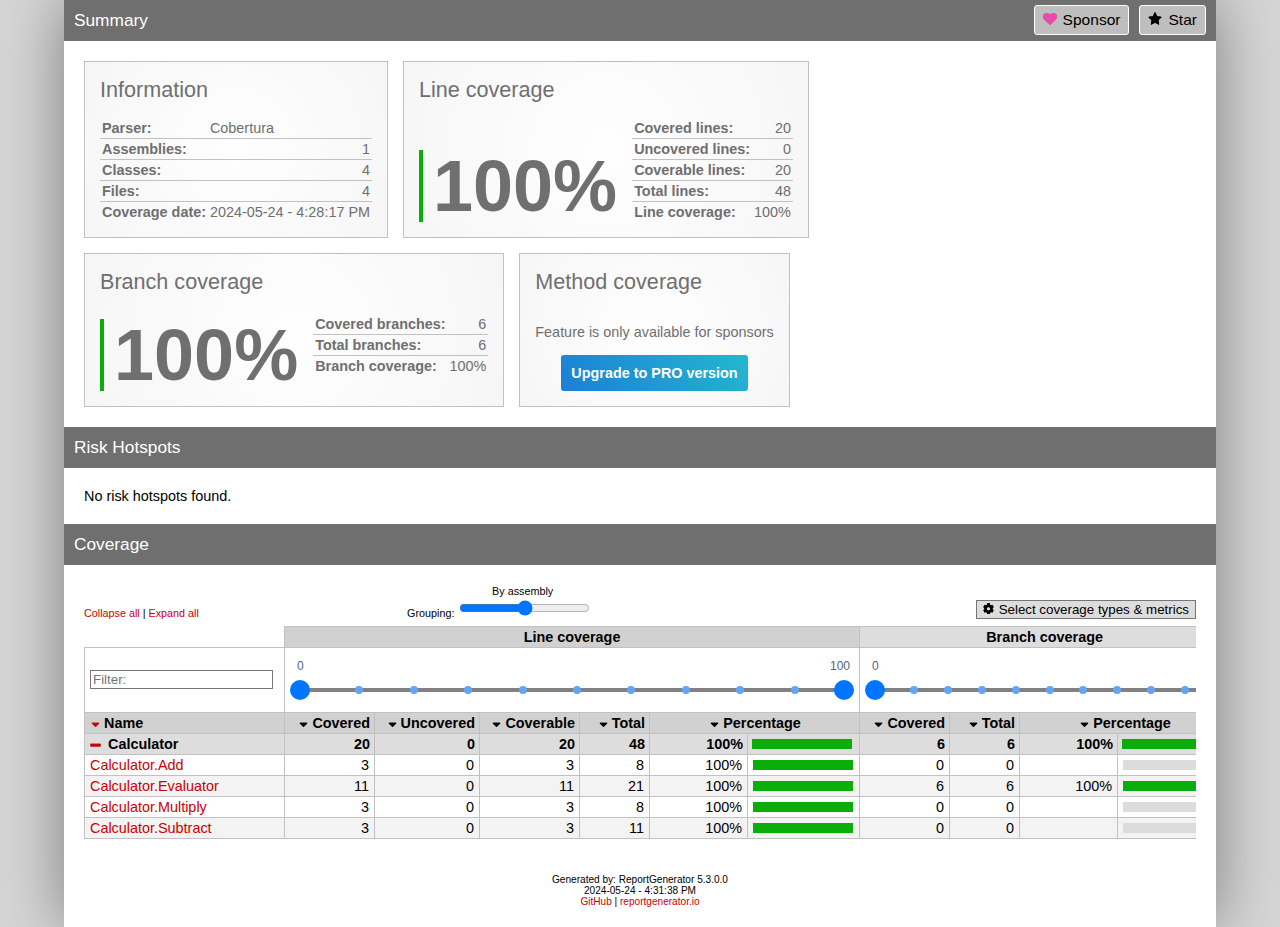
==== reports/index.htm @ 85cdfba3 "Unit test exercise" ====
<!DOCTYPE html>
<html>
<head>
<meta charset="utf-8" />
<meta name="viewport" content="width=device-width, initial-scale=1.0" />
<meta http-equiv="X-UA-Compatible" content="IE=EDGE,chrome=1" />
<link href="[data-uri]" rel="icon" type="image/x-icon" />
<title>Summary - Coverage Report</title>
<link rel="stylesheet" type="text/css" href="report.css" />
</head><body><div class="container"><div class="containerleft">
<h1>Summary<a class="button" href="https://github.com/danielpalme/ReportGenerator" title="Star on GitHub"><i class="icon-star"></i>Star</a><a class="button" href="https://github.com/sponsors/danielpalme" title="Become a sponsor"><i class="icon-sponsor"></i>Sponsor</a></h1>
<div class="card-group">
<div class="card">
<div class="card-header">Information</div>
<div class="card-body">
<div class="table">
<table>
<tr>
<th>Parser:</th>
<td class="limit-width " title="Cobertura">Cobertura</td>
</tr>
<tr>
<th>Assemblies:</th>
<td class="limit-width right" title="1">1</td>
</tr>
<tr>
<th>Classes:</th>
<td class="limit-width right" title="4">4</td>
</tr>
<tr>
<th>Files:</th>
<td class="limit-width right" title="4">4</td>
</tr>
<tr>
<th>Coverage date:</th>
<td class="limit-width " title="2024-05-24 - 4:28:17 PM">2024-05-24 - 4:28:17 PM</td>
</tr>
</table>
</div>
</div>
</div>
<div class="card">
<div class="card-header">Line coverage</div>
<div class="card-body">
<div class="large cardpercentagebar cardpercentagebar0">100%</div>
<div class="table">
<table>
<tr>
<th>Covered lines:</th>
<td class="limit-width right" title="20">20</td>
</tr>
<tr>
<th>Uncovered lines:</th>
<td class="limit-width right" title="0">0</td>
</tr>
<tr>
<th>Coverable lines:</th>
<td class="limit-width right" title="20">20</td>
</tr>
<tr>
<th>Total lines:</th>
<td class="limit-width right" title="48">48</td>
</tr>
<tr>
<th>Line coverage:</th>
<td class="limit-width right" title="20 of 20">100%</td>
</tr>
</table>
</div>
</div>
</div>
<div class="card">
<div class="card-header">Branch coverage</div>
<div class="card-body">
<div class="large cardpercentagebar cardpercentagebar0">100%</div>
<div class="table">
<table>
<tr>
<th>Covered branches:</th>
<td class="limit-width right" title="6">6</td>
</tr>
<tr>
<th>Total branches:</th>
<td class="limit-width right" title="6">6</td>
</tr>
<tr>
<th>Branch coverage:</th>
<td class="limit-width right" title="6 of 6">100%</td>
</tr>
</table>
</div>
</div>
</div>
<div class="card">
<div class="card-header">Method coverage</div>
<div class="card-body">
<div class="center">
<p>Feature is only available for sponsors</p>
<a class="pro-button" href="https://reportgenerator.io/pro" target="_blank">Upgrade to PRO version</a>
</div>
</div>
</div>
</div>
<h1>Risk Hotspots</h1>
<risk-hotspots>
</risk-hotspots>
<p>No risk hotspots found.</p>
<h1>Coverage</h1>
<coverage-info>
<div class="table-responsive">
<table class="overview table-fixed stripped">
<colgroup>
<col class="column-min-200" />
<col class="column90" />
<col class="column105" />
<col class="column100" />
<col class="column70" />
<col class="column60" />
<col class="column112" />
<col class="column90" />
<col class="column70" />
<col class="column60" />
<col class="column112" />
</colgroup>
<thead>
<tr class="header"><th></th><th colspan="6" class="center">Line coverage</th><th colspan="4" class="center">Branch coverage</th></tr>
<tr><th>Name</th><th class="right">Covered</th><th class="right">Uncovered</th><th class="right">Coverable</th><th class="right">Total</th><th class="center" colspan="2">Percentage</th><th class="right">Covered</th><th class="right">Total</th><th class="center" colspan="2">Percentage</th></tr></thead>
<tbody>
<tr><th>Calculator</th><th class="right">20</th><th class="right">0</th><th class="right">20</th><th class="right">48</th><th title="20/20" class="right">100%</th><th><table class="coverage"><tr><td class="green covered100">&nbsp;</td></tr></table></th><th class="right">6</th><th class="right">6</th><th class="right" title="6/6">100%</th><th><table class="coverage"><tr><td class="green covered100">&nbsp;</td></tr></table></th></tr>
<tr><td><a href="Calculator_Add.html">Calculator.Add</a></td><td class="right">3</td><td class="right">0</td><td class="right">3</td><td class="right">8</td><td title="3/3" class="right">100%</td><td><table class="coverage"><tr><td class="green covered100">&nbsp;</td></tr></table></td><td class="right">0</td><td class="right">0</td><td class="right" title="-"></td><td><table class="coverage"><tr><td class="gray covered100">&nbsp;</td></tr></table></td></tr>
<tr><td><a href="Calculator_Evaluator.html">Calculator.Evaluator</a></td><td class="right">11</td><td class="right">0</td><td class="right">11</td><td class="right">21</td><td title="11/11" class="right">100%</td><td><table class="coverage"><tr><td class="green covered100">&nbsp;</td></tr></table></td><td class="right">6</td><td class="right">6</td><td class="right" title="6/6">100%</td><td><table class="coverage"><tr><td class="green covered100">&nbsp;</td></tr></table></td></tr>
<tr><td><a href="Calculator_Multiply.html">Calculator.Multiply</a></td><td class="right">3</td><td class="right">0</td><td class="right">3</td><td class="right">8</td><td title="3/3" class="right">100%</td><td><table class="coverage"><tr><td class="green covered100">&nbsp;</td></tr></table></td><td class="right">0</td><td class="right">0</td><td class="right" title="-"></td><td><table class="coverage"><tr><td class="gray covered100">&nbsp;</td></tr></table></td></tr>
<tr><td><a href="Calculator_Subtract.html">Calculator.Subtract</a></td><td class="right">3</td><td class="right">0</td><td class="right">3</td><td class="right">11</td><td title="3/3" class="right">100%</td><td><table class="coverage"><tr><td class="green covered100">&nbsp;</td></tr></table></td><td class="right">0</td><td class="right">0</td><td class="right" title="-"></td><td><table class="coverage"><tr><td class="gray covered100">&nbsp;</td></tr></table></td></tr>
</tbody>
</table>
</div>
</coverage-info>
<div class="footer">Generated by: ReportGenerator 5.3.0.0<br />2024-05-24 - 4:31:38 PM<br /><a href="https://github.com/danielpalme/ReportGenerator">GitHub</a> | <a href="https://reportgenerator.io">reportgenerator.io</a></div></div></div>
<script type="text/javascript">
/* <![CDATA[ */
(function() {
    var url = window.location.href;
    var startOfQueryString = url.indexOf('?');
    var queryString = startOfQueryString > -1 ? url.substr(startOfQueryString) : '';

    if (startOfQueryString > -1) {
        var i = 0, href= null;
        var css = document.getElementsByTagName('link');

        for (i = 0; i < css.length; i++) {
            if (css[i].getAttribute('rel') !== 'stylesheet') {
            continue;
            }

            href = css[i].getAttribute('href');

            if (href) {
            css[i].setAttribute('href', href + queryString);
            }
        }

        var links = document.getElementsByTagName('a');

        for (i = 0; i < links.length; i++) {
            href = links[i].getAttribute('href');

            if (href
                && !href.startsWith('http://')
                && !href.startsWith('https://')
                && !href.startsWith('#')
                && href.indexOf('?') === -1) {
            links[i].setAttribute('href', href + queryString);
            }
        }
    }

    var newScript = document.createElement('script');
    newScript.src = 'main.js' + queryString;
    document.getElementsByTagName('body')[0].appendChild(newScript);
})();
/* ]]> */ 
</script>
</body></html>
---- reports/report.css ----
:root {
    --green: #0aad0a;
    --lightgreen: #dcf4dc;
}

html { font-family: sans-serif; margin: 0; padding: 0; font-size: 0.9em; background-color: #d6d6d6; height: 100%; }
body { margin: 0; padding: 0; height: 100%; color: #000; }
h1 { font-family: 'Century Gothic', sans-serif; font-size: 1.2em; font-weight: normal; color: #fff; background-color: #6f6f6f; padding: 10px; margin: 20px -20px 20px -20px;  }
h1:first-of-type { margin-top: 0; }
h2 { font-size: 1.0em; font-weight: bold; margin: 10px 0 15px 0; padding: 0; }
h3 { font-size: 1.0em; font-weight: bold; margin: 0 0 10px 0; padding: 0; display: inline-block; }
input, select, button { border: 1px solid #767676; border-radius: 0; }
button { background-color: #ddd; cursor: pointer; }
a { color: #c00; text-decoration: none; }
a:hover { color: #000; text-decoration: none; }
h1 a.back { color: #fff; background-color: #949494; display: inline-block; margin: -12px 5px -10px -10px; padding: 10px; border-right: 1px solid #fff; }
h1 a.back:hover { background-color: #ccc; }
h1 a.button { color: #000; background-color: #bebebe; margin: -5px 0 0 10px; padding: 5px 8px 5px 8px; border: 1px solid #fff; font-size: 0.9em; border-radius: 3px; float:right; }
h1 a.button:hover { background-color: #ccc; }
h1 a.button i { position: relative; top: 1px; }

.container { margin: auto; max-width: 1650px; width: 90%; background-color: #fff; display: flex; box-shadow: 0 0 60px #7d7d7d; min-height: 100%; }
.containerleft { padding: 0 20px 20px 20px; flex: 1; min-width: 1%; }
.containerright { width: 340px; min-width: 340px; background-color: #e5e5e5; height: 100%; }
.containerrightfixed { position: fixed; padding: 0 20px 20px 20px; border-left: 1px solid #6f6f6f; width: 300px; overflow-y: auto; height: 100%; top: 0; bottom: 0; }
.containerrightfixed h1 { background-color: #c00; }
.containerrightfixed label, .containerright a { white-space: nowrap; overflow: hidden; display: inline-block; width: 100%; max-width: 300px; text-overflow: ellipsis; }
.containerright a { margin-bottom: 3px; }

@media screen and (max-width:1200px){ 
    .container { box-shadow: none; width: 100%; }
    .containerright { display: none; }
}

.popup-container { position: fixed; left: 0; right: 0; top: 0; bottom: 0; background-color: rgb(0, 0, 0, 0.6); z-index: 100; }
.popup { position: absolute; top: 50%; right: 50%; transform: translate(50%,-50%); background-color: #fff; padding: 25px; border-radius: 15px; min-width: 300px; }
.popup .close { text-align: right; color: #979797; font-size: 25px;position: relative; left: 10px; bottom: 10px; cursor: pointer; }

.footer { font-size: 0.7em; text-align: center; margin-top: 35px; }

.card-group { display: flex; flex-wrap: wrap; margin-top: -15px; margin-left: -15px; }
.card-group + .card-group { margin-top: 0; }
.card-group .card { margin-top: 15px; margin-left: 15px; display: flex; flex-direction: column; background-color: #e4e4e4; background: radial-gradient(circle, #fefefe 0%, #f6f6f6 100%); border: 1px solid #c1c1c1; padding: 15px; color: #6f6f6f; max-width: 100% }
.card-group .card .card-header { font-size: 1.5rem; font-family: 'Century Gothic', sans-serif; margin-bottom: 15px; flex-grow: 1; }
.card-group .card .card-body { display: flex; flex-direction: row; gap: 15px; flex-grow: 1; }
.card-group .card .card-body div.table { display: flex; flex-direction: column; }
.card-group .card .large { font-size: 5rem; line-height: 5rem; font-weight: bold; align-self: flex-end; border-left-width: 4px; padding-left: 10px; }
.card-group .card table { align-self: flex-end; border-collapse: collapse; }
.card-group .card table tr { border-bottom: 1px solid #c1c1c1; }
.card-group .card table tr:hover { background-color: #c1c1c1; }
.card-group .card table tr:last-child { border-bottom: none; }
.card-group .card table th, .card-group .card table td { padding: 2px; }
.card-group td.limit-width { max-width: 200px; text-overflow: ellipsis; overflow: hidden; }
.card-group td.overflow-wrap { overflow-wrap: anywhere; }

.pro-button { color: #fff; background-color: #20A0D2; background-image: linear-gradient(50deg, #1c7ed6 0%, #23b8cf 100%); padding: 10px; border-radius: 3px; font-weight: bold; display: inline-block; }
.pro-button:hover { color: #fff; background-color: #1C8EB7; background-image: linear-gradient(50deg, #1A6FBA 0%, #1EA1B5 100%); }
.pro-button-tiny { border-radius: 10px; padding: 3px 8px; }

th { text-align: left; }
.table-fixed { table-layout: fixed; }
.table-responsive { overflow-x: auto; }
.table-responsive::-webkit-scrollbar { height: 20px; }
.table-responsive::-webkit-scrollbar-thumb { background-color: #6f6f6f; border-radius: 20px; border: 5px solid #fff; }
.overview { border: 1px solid #c1c1c1; border-collapse: collapse; width: 100%; word-wrap: break-word; }
.overview th { border: 1px solid #c1c1c1; border-collapse: collapse; padding: 2px 4px 2px 4px; background-color: #ddd; }
.overview tr.namespace th { background-color: #dcdcdc; }
.overview thead th { background-color: #d1d1d1; }
.overview th a { color: #000; }
.overview tr.namespace a { margin-left: 15px; display: block; }
.overview td { border: 1px solid #c1c1c1; border-collapse: collapse; padding: 2px 5px 2px 5px; }
.overview tr.filterbar td { height: 60px; }
.overview tr.header th { background-color: #d1d1d1; }
.overview tr.header th:nth-child(2n+1) { background-color: #ddd; }
.overview tr.header th:first-child { border-left: 1px solid #fff; border-top: 1px solid #fff; background-color: #fff; }
.overview tbody tr:hover>td { background-color: #b0b0b0; }

div.currenthistory { margin: -2px -5px 0 -5px; padding: 2px 5px 2px 5px; height: 16px; }
.coverage { border-collapse: collapse; font-size: 5px; height: 10px; }
.coverage td { padding: 0; border: none; }
.stripped tr:nth-child(2n+1) { background-color: #F3F3F3; }

.customizebox { font-size: 0.75em; margin-bottom: 7px; display: grid; grid-template-columns: 1fr; grid-template-rows: auto auto auto auto; grid-column-gap: 10px; grid-row-gap: 10px; }
.customizebox>div { align-self: end; }
.customizebox div.col-right input { width: 150px; }

@media screen and (min-width: 1000px) {
  .customizebox { grid-template-columns: repeat(4, 1fr); grid-template-rows: 1fr; }
  .customizebox div.col-center { justify-self: center; }
  .customizebox div.col-right { justify-self: end; }
}
.slider-label { position: relative; left: 85px; }

.percentagebar {
    padding-left: 3px;
}
a.percentagebar {
    padding-left: 6px;
}
.percentagebarundefined {
    border-left: 2px solid #fff;
}
.percentagebar0 {
    border-left: 2px solid #c10909;
}
.percentagebar10 {
    border-left: 2px solid;
    border-image: linear-gradient(to bottom, #c10909 90%, var(--green) 90%, var(--green) 100%) 1;
}
.percentagebar20 {
    border-left: 2px solid;
    border-image: linear-gradient(to bottom, #c10909 80%, var(--green) 80%, var(--green) 100%) 1;
}
.percentagebar30 {
    border-left: 2px solid;
    border-image: linear-gradient(to bottom, #c10909 70%, var(--green) 70%, var(--green) 100%) 1;
}
.percentagebar40 {
    border-left: 2px solid;
    border-image: linear-gradient(to bottom, #c10909 60%, var(--green) 60%, var(--green) 100%) 1;
}
.percentagebar50 {
    border-left: 2px solid;
    border-image: linear-gradient(to bottom, #c10909 50%, var(--green) 50%, var(--green) 100%) 1;
}
.percentagebar60 {
    border-left: 2px solid;
    border-image: linear-gradient(to bottom, #c10909 40%, var(--green) 40%, var(--green) 100%) 1;
}
.percentagebar70 {
    border-left: 2px solid;
    border-image: linear-gradient(to bottom, #c10909 30%, var(--green) 30%, var(--green) 100%) 1;
}
.percentagebar80 {
    border-left: 2px solid;
    border-image: linear-gradient(to bottom, #c10909 20%, var(--green) 20%, var(--green) 100%) 1;
}
.percentagebar90 {
    border-left: 2px solid;
    border-image: linear-gradient(to bottom, #c10909 10%, var(--green) 10%, var(--green) 100%) 1;
}
.percentagebar100 {
    border-left: 2px solid var(--green);
}

.mt-1 { margin-top: 4px; }
.hidden, .ng-hide { display: none; }
.right { text-align: right; }
.center { text-align: center; }
.rightmargin  { padding-right: 8px; }
.leftmargin { padding-left: 5px; }
.green { background-color: var(--green); }
.lightgreen { background-color: var(--lightgreen); }
.red { background-color: #c10909; }
.lightred { background-color: #f7dede; }
.orange { background-color: #FFA500; }
.lightorange { background-color: #FFEFD5; }
.gray { background-color: #dcdcdc; }
.lightgray { color: #888888; }
.lightgraybg { background-color: #dadada; }

code { font-family: Consolas, monospace; font-size: 0.9em; }

.toggleZoom { text-align:right; }

.historychart svg { max-width: 100%; }
.ct-chart { position: relative; }
.ct-chart .ct-line { stroke-width: 2px !important; }
.ct-chart .ct-point { stroke-width: 6px !important; transition: stroke-width .2s; }
.ct-chart .ct-point:hover { stroke-width: 10px !important; }
.ct-chart .ct-series.ct-series-a .ct-line, .ct-chart .ct-series.ct-series-a .ct-point { stroke: #c00 !important;}
.ct-chart .ct-series.ct-series-b .ct-line, .ct-chart .ct-series.ct-series-b .ct-point { stroke: #1c2298 !important;}
.ct-chart .ct-series.ct-series-c .ct-line, .ct-chart .ct-series.ct-series-c .ct-point { stroke: #0aad0a !important;}

.tinylinecoveragechart, .tinybranchcoveragechart, .tinymethodcoveragechart { background-color: #fff; margin-left: -3px; float: left; border: 1px solid #c1c1c1; width: 30px; height: 18px; }
.historiccoverageoffset { margin-top: 7px; }

.tinylinecoveragechart .ct-line, .tinybranchcoveragechart .ct-line, .tinymethodcoveragechart .ct-line { stroke-width: 1px !important; }
.tinybranchcoveragechart .ct-series.ct-series-a .ct-line { stroke: #1c2298 !important; }
.tinymethodcoveragechart .ct-series.ct-series-a .ct-line { stroke: #0aad0a !important; }

.linecoverage { background-color: #c00; width: 10px; height: 8px; border: 1px solid #000; display: inline-block; }
.branchcoverage { background-color: #1c2298; width: 10px; height: 8px; border: 1px solid #000; display: inline-block; }
.codeelementcoverage { background-color: #0aad0a; width: 10px; height: 8px; border: 1px solid #000; display: inline-block; }

.tooltip { position: absolute; display: none; padding: 5px; background: #F4C63D; color: #453D3F; pointer-events: none; z-index: 1; min-width: 250px; }

.column-min-200 { min-width: 200px; }
.column60 { width: 60px; }
.column70 { width: 70px; }
.column90 { width: 90px; }
.column98 { width: 98px; }
.column100 { width: 100px; }
.column105 { width: 105px; }
.column112 { width: 112px; }

.cardpercentagebar { border-left-style: solid; }
.cardpercentagebar0 { border-image: linear-gradient(to bottom, #c10909 0%, #c10909 0%, var(--green) 0%) 1; }
.cardpercentagebar1 { border-image: linear-gradient(to bottom, #c10909 1%, #c10909 1%, var(--green) 1%) 1; }
.cardpercentagebar2 { border-image: linear-gradient(to bottom, #c10909 2%, #c10909 2%, var(--green) 2%) 1; }
.cardpercentagebar3 { border-image: linear-gradient(to bottom, #c10909 3%, #c10909 3%, var(--green) 3%) 1; }
.cardpercentagebar4 { border-image: linear-gradient(to bottom, #c10909 4%, #c10909 4%, var(--green) 4%) 1; }
.cardpercentagebar5 { border-image: linear-gradient(to bottom, #c10909 5%, #c10909 5%, var(--green) 5%) 1; }
.cardpercentagebar6 { border-image: linear-gradient(to bottom, #c10909 6%, #c10909 6%, var(--green) 6%) 1; }
.cardpercentagebar7 { border-image: linear-gradient(to bottom, #c10909 7%, #c10909 7%, var(--green) 7%) 1; }
.cardpercentagebar8 { border-image: linear-gradient(to bottom, #c10909 8%, #c10909 8%, var(--green) 8%) 1; }
.cardpercentagebar9 { border-image: linear-gradient(to bottom, #c10909 9%, #c10909 9%, var(--green) 9%) 1; }
.cardpercentagebar10 { border-image: linear-gradient(to bottom, #c10909 0%, #c10909 10%, var(--green) 10%) 1; }
.cardpercentagebar11 { border-image: linear-gradient(to bottom, #c10909 0%, #c10909 11%, var(--green) 11%) 1; }
.cardpercentagebar12 { border-image: linear-gradient(to bottom, #c10909 0%, #c10909 12%, var(--green) 12%) 1; }
.cardpercentagebar13 { border-image: linear-gradient(to bottom, #c10909 0%, #c10909 13%, var(--green) 13%) 1; }
.cardpercentagebar14 { border-image: linear-gradient(to bottom, #c10909 0%, #c10909 14%, var(--green) 14%) 1; }
.cardpercentagebar15 { border-image: linear-gradient(to bottom, #c10909 0%, #c10909 15%, var(--green) 15%) 1; }
.cardpercentagebar16 { border-image: linear-gradient(to bottom, #c10909 0%, #c10909 16%, var(--green) 16%) 1; }
.cardpercentagebar17 { border-image: linear-gradient(to bottom, #c10909 0%, #c10909 17%, var(--green) 17%) 1; }
.cardpercentagebar18 { border-image: linear-gradient(to bottom, #c10909 0%, #c10909 18%, var(--green) 18%) 1; }
.cardpercentagebar19 { border-image: linear-gradient(to bottom, #c10909 0%, #c10909 19%, var(--green) 19%) 1; }
.cardpercentagebar20 { border-image: linear-gradient(to bottom, #c10909 0%, #c10909 20%, var(--green) 20%) 1; }
.cardpercentagebar21 { border-image: linear-gradient(to bottom, #c10909 0%, #c10909 21%, var(--green) 21%) 1; }
.cardpercentagebar22 { border-image: linear-gradient(to bottom, #c10909 0%, #c10909 22%, var(--green) 22%) 1; }
.cardpercentagebar23 { border-image: linear-gradient(to bottom, #c10909 0%, #c10909 23%, var(--green) 23%) 1; }
.cardpercentagebar24 { border-image: linear-gradient(to bottom, #c10909 0%, #c10909 24%, var(--green) 24%) 1; }
.cardpercentagebar25 { border-image: linear-gradient(to bottom, #c10909 0%, #c10909 25%, var(--green) 25%) 1; }
.cardpercentagebar26 { border-image: linear-gradient(to bottom, #c10909 0%, #c10909 26%, var(--green) 26%) 1; }
.cardpercentagebar27 { border-image: linear-gradient(to bottom, #c10909 0%, #c10909 27%, var(--green) 27%) 1; }
.cardpercentagebar28 { border-image: linear-gradient(to bottom, #c10909 0%, #c10909 28%, var(--green) 28%) 1; }
.cardpercentagebar29 { border-image: linear-gradient(to bottom, #c10909 0%, #c10909 29%, var(--green) 29%) 1; }
.cardpercentagebar30 { border-image: linear-gradient(to bottom, #c10909 0%, #c10909 30%, var(--green) 30%) 1; }
.cardpercentagebar31 { border-image: linear-gradient(to bottom, #c10909 0%, #c10909 31%, var(--green) 31%) 1; }
.cardpercentagebar32 { border-image: linear-gradient(to bottom, #c10909 0%, #c10909 32%, var(--green) 32%) 1; }
.cardpercentagebar33 { border-image: linear-gradient(to bottom, #c10909 0%, #c10909 33%, var(--green) 33%) 1; }
.cardpercentagebar34 { border-image: linear-gradient(to bottom, #c10909 0%, #c10909 34%, var(--green) 34%) 1; }
.cardpercentagebar35 { border-image: linear-gradient(to bottom, #c10909 0%, #c10909 35%, var(--green) 35%) 1; }
.cardpercentagebar36 { border-image: linear-gradient(to bottom, #c10909 0%, #c10909 36%, var(--green) 36%) 1; }
.cardpercentagebar37 { border-image: linear-gradient(to bottom, #c10909 0%, #c10909 37%, var(--green) 37%) 1; }
.cardpercentagebar38 { border-image: linear-gradient(to bottom, #c10909 0%, #c10909 38%, var(--green) 38%) 1; }
.cardpercentagebar39 { border-image: linear-gradient(to bottom, #c10909 0%, #c10909 39%, var(--green) 39%) 1; }
.cardpercentagebar40 { border-image: linear-gradient(to bottom, #c10909 0%, #c10909 40%, var(--green) 40%) 1; }
.cardpercentagebar41 { border-image: linear-gradient(to bottom, #c10909 0%, #c10909 41%, var(--green) 41%) 1; }
.cardpercentagebar42 { border-image: linear-gradient(to bottom, #c10909 0%, #c10909 42%, var(--green) 42%) 1; }
.cardpercentagebar43 { border-image: linear-gradient(to bottom, #c10909 0%, #c10909 43%, var(--green) 43%) 1; }
.cardpercentagebar44 { border-image: linear-gradient(to bottom, #c10909 0%, #c10909 44%, var(--green) 44%) 1; }
.cardpercentagebar45 { border-image: linear-gradient(to bottom, #c10909 0%, #c10909 45%, var(--green) 45%) 1; }
.cardpercentagebar46 { border-image: linear-gradient(to bottom, #c10909 0%, #c10909 46%, var(--green) 46%) 1; }
.cardpercentagebar47 { border-image: linear-gradient(to bottom, #c10909 0%, #c10909 47%, var(--green) 47%) 1; }
.cardpercentagebar48 { border-image: linear-gradient(to bottom, #c10909 0%, #c10909 48%, var(--green) 48%) 1; }
.cardpercentagebar49 { border-image: linear-gradient(to bottom, #c10909 0%, #c10909 49%, var(--green) 49%) 1; }
.cardpercentagebar50 { border-image: linear-gradient(to bottom, #c10909 0%, #c10909 50%, var(--green) 50%) 1; }
.cardpercentagebar51 { border-image: linear-gradient(to bottom, #c10909 0%, #c10909 51%, var(--green) 51%) 1; }
.cardpercentagebar52 { border-image: linear-gradient(to bottom, #c10909 0%, #c10909 52%, var(--green) 52%) 1; }
.cardpercentagebar53 { border-image: linear-gradient(to bottom, #c10909 0%, #c10909 53%, var(--green) 53%) 1; }
.cardpercentagebar54 { border-image: linear-gradient(to bottom, #c10909 0%, #c10909 54%, var(--green) 54%) 1; }
.cardpercentagebar55 { border-image: linear-gradient(to bottom, #c10909 0%, #c10909 55%, var(--green) 55%) 1; }
.cardpercentagebar56 { border-image: linear-gradient(to bottom, #c10909 0%, #c10909 56%, var(--green) 56%) 1; }
.cardpercentagebar57 { border-image: linear-gradient(to bottom, #c10909 0%, #c10909 57%, var(--green) 57%) 1; }
.cardpercentagebar58 { border-image: linear-gradient(to bottom, #c10909 0%, #c10909 58%, var(--green) 58%) 1; }
.cardpercentagebar59 { border-image: linear-gradient(to bottom, #c10909 0%, #c10909 59%, var(--green) 59%) 1; }
.cardpercentagebar60 { border-image: linear-gradient(to bottom, #c10909 0%, #c10909 60%, var(--green) 60%) 1; }
.cardpercentagebar61 { border-image: linear-gradient(to bottom, #c10909 0%, #c10909 61%, var(--green) 61%) 1; }
.cardpercentagebar62 { border-image: linear-gradient(to bottom, #c10909 0%, #c10909 62%, var(--green) 62%) 1; }
.cardpercentagebar63 { border-image: linear-gradient(to bottom, #c10909 0%, #c10909 63%, var(--green) 63%) 1; }
.cardpercentagebar64 { border-image: linear-gradient(to bottom, #c10909 0%, #c10909 64%, var(--green) 64%) 1; }
.cardpercentagebar65 { border-image: linear-gradient(to bottom, #c10909 0%, #c10909 65%, var(--green) 65%) 1; }
.cardpercentagebar66 { border-image: linear-gradient(to bottom, #c10909 0%, #c10909 66%, var(--green) 66%) 1; }
.cardpercentagebar67 { border-image: linear-gradient(to bottom, #c10909 0%, #c10909 67%, var(--green) 67%) 1; }
.cardpercentagebar68 { border-image: linear-gradient(to bottom, #c10909 0%, #c10909 68%, var(--green) 68%) 1; }
.cardpercentagebar69 { border-image: linear-gradient(to bottom, #c10909 0%, #c10909 69%, var(--green) 69%) 1; }
.cardpercentagebar70 { border-image: linear-gradient(to bottom, #c10909 0%, #c10909 70%, var(--green) 70%) 1; }
.cardpercentagebar71 { border-image: linear-gradient(to bottom, #c10909 0%, #c10909 71%, var(--green) 71%) 1; }
.cardpercentagebar72 { border-image: linear-gradient(to bottom, #c10909 0%, #c10909 72%, var(--green) 72%) 1; }
.cardpercentagebar73 { border-image: linear-gradient(to bottom, #c10909 0%, #c10909 73%, var(--green) 73%) 1; }
.cardpercentagebar74 { border-image: linear-gradient(to bottom, #c10909 0%, #c10909 74%, var(--green) 74%) 1; }
.cardpercentagebar75 { border-image: linear-gradient(to bottom, #c10909 0%, #c10909 75%, var(--green) 75%) 1; }
.cardpercentagebar76 { border-image: linear-gradient(to bottom, #c10909 0%, #c10909 76%, var(--green) 76%) 1; }
.cardpercentagebar77 { border-image: linear-gradient(to bottom, #c10909 0%, #c10909 77%, var(--green) 77%) 1; }
.cardpercentagebar78 { border-image: linear-gradient(to bottom, #c10909 0%, #c10909 78%, var(--green) 78%) 1; }
.cardpercentagebar79 { border-image: linear-gradient(to bottom, #c10909 0%, #c10909 79%, var(--green) 79%) 1; }
.cardpercentagebar80 { border-image: linear-gradient(to bottom, #c10909 0%, #c10909 80%, var(--green) 80%) 1; }
.cardpercentagebar81 { border-image: linear-gradient(to bottom, #c10909 0%, #c10909 81%, var(--green) 81%) 1; }
.cardpercentagebar82 { border-image: linear-gradient(to bottom, #c10909 0%, #c10909 82%, var(--green) 82%) 1; }
.cardpercentagebar83 { border-image: linear-gradient(to bottom, #c10909 0%, #c10909 83%, var(--green) 83%) 1; }
.cardpercentagebar84 { border-image: linear-gradient(to bottom, #c10909 0%, #c10909 84%, var(--green) 84%) 1; }
.cardpercentagebar85 { border-image: linear-gradient(to bottom, #c10909 0%, #c10909 85%, var(--green) 85%) 1; }
.cardpercentagebar86 { border-image: linear-gradient(to bottom, #c10909 0%, #c10909 86%, var(--green) 86%) 1; }
.cardpercentagebar87 { border-image: linear-gradient(to bottom, #c10909 0%, #c10909 87%, var(--green) 87%) 1; }
.cardpercentagebar88 { border-image: linear-gradient(to bottom, #c10909 0%, #c10909 88%, var(--green) 88%) 1; }
.cardpercentagebar89 { border-image: linear-gradient(to bottom, #c10909 0%, #c10909 89%, var(--green) 89%) 1; }
.cardpercentagebar90 { border-image: linear-gradient(to bottom, #c10909 0%, #c10909 90%, var(--green) 90%) 1; }
.cardpercentagebar91 { border-image: linear-gradient(to bottom, #c10909 0%, #c10909 91%, var(--green) 91%) 1; }
.cardpercentagebar92 { border-image: linear-gradient(to bottom, #c10909 0%, #c10909 92%, var(--green) 92%) 1; }
.cardpercentagebar93 { border-image: linear-gradient(to bottom, #c10909 0%, #c10909 93%, var(--green) 93%) 1; }
.cardpercentagebar94 { border-image: linear-gradient(to bottom, #c10909 0%, #c10909 94%, var(--green) 94%) 1; }
.cardpercentagebar95 { border-image: linear-gradient(to bottom, #c10909 0%, #c10909 95%, var(--green) 95%) 1; }
.cardpercentagebar96 { border-image: linear-gradient(to bottom, #c10909 0%, #c10909 96%, var(--green) 96%) 1; }
.cardpercentagebar97 { border-image: linear-gradient(to bottom, #c10909 0%, #c10909 97%, var(--green) 97%) 1; }
.cardpercentagebar98 { border-image: linear-gradient(to bottom, #c10909 0%, #c10909 98%, var(--green) 98%) 1; }
.cardpercentagebar99 { border-image: linear-gradient(to bottom, #c10909 0%, #c10909 99%, var(--green) 99%) 1; }
.cardpercentagebar100 { border-image: linear-gradient(to bottom, #c10909 0%, #c10909 100%, var(--green) 100%) 1; }

.covered0 { width: 0px; }
.covered1 { width: 1px; }
.covered2 { width: 2px; }
.covered3 { width: 3px; }
.covered4 { width: 4px; }
.covered5 { width: 5px; }
.covered6 { width: 6px; }
.covered7 { width: 7px; }
.covered8 { width: 8px; }
.covered9 { width: 9px; }
.covered10 { width: 10px; }
.covered11 { width: 11px; }
.covered12 { width: 12px; }
.covered13 { width: 13px; }
.covered14 { width: 14px; }
.covered15 { width: 15px; }
.covered16 { width: 16px; }
.covered17 { width: 17px; }
.covered18 { width: 18px; }
.covered19 { width: 19px; }
.covered20 { width: 20px; }
.covered21 { width: 21px; }
.covered22 { width: 22px; }
.covered23 { width: 23px; }
.covered24 { width: 24px; }
.covered25 { width: 25px; }
.covered26 { width: 26px; }
.covered27 { width: 27px; }
.covered28 { width: 28px; }
.covered29 { width: 29px; }
.covered30 { width: 30px; }
.covered31 { width: 31px; }
.covered32 { width: 32px; }
.covered33 { width: 33px; }
.covered34 { width: 34px; }
.covered35 { width: 35px; }
.covered36 { width: 36px; }
.covered37 { width: 37px; }
.covered38 { width: 38px; }
.covered39 { width: 39px; }
.covered40 { width: 40px; }
.covered41 { width: 41px; }
.covered42 { width: 42px; }
.covered43 { width: 43px; }
.covered44 { width: 44px; }
.covered45 { width: 45px; }
.covered46 { width: 46px; }
.covered47 { width: 47px; }
.covered48 { width: 48px; }
.covered49 { width: 49px; }
.covered50 { width: 50px; }
.covered51 { width: 51px; }
.covered52 { width: 52px; }
.covered53 { width: 53px; }
.covered54 { width: 54px; }
.covered55 { width: 55px; }
.covered56 { width: 56px; }
.covered57 { width: 57px; }
.covered58 { width: 58px; }
.covered59 { width: 59px; }
.covered60 { width: 60px; }
.covered61 { width: 61px; }
.covered62 { width: 62px; }
.covered63 { width: 63px; }
.covered64 { width: 64px; }
.covered65 { width: 65px; }
.covered66 { width: 66px; }
.covered67 { width: 67px; }
.covered68 { width: 68px; }
.covered69 { width: 69px; }
.covered70 { width: 70px; }
.covered71 { width: 71px; }
.covered72 { width: 72px; }
.covered73 { width: 73px; }
.covered74 { width: 74px; }
.covered75 { width: 75px; }
.covered76 { width: 76px; }
.covered77 { width: 77px; }
.covered78 { width: 78px; }
.covered79 { width: 79px; }
.covered80 { width: 80px; }
.covered81 { width: 81px; }
.covered82 { width: 82px; }
.covered83 { width: 83px; }
.covered84 { width: 84px; }
.covered85 { width: 85px; }
.covered86 { width: 86px; }
.covered87 { width: 87px; }
.covered88 { width: 88px; }
.covered89 { width: 89px; }
.covered90 { width: 90px; }
.covered91 { width: 91px; }
.covered92 { width: 92px; }
.covered93 { width: 93px; }
.covered94 { width: 94px; }
.covered95 { width: 95px; }
.covered96 { width: 96px; }
.covered97 { width: 97px; }
.covered98 { width: 98px; }
.covered99 { width: 99px; }
.covered100 { width: 100px; }

 @media print {
    html, body { background-color: #fff; }
    .container { max-width: 100%; width: 100%; padding: 0; }
    .overview colgroup col:first-child { width: 300px; }
}

.icon-up-dir_active {
    background-image: url(icon_up-dir.svg), url([data-uri]);
    background-repeat: no-repeat;
    background-size: contain;
    padding-left: 15px;
    height: 0.9em;
    display: inline-block;
    position: relative;
    top: 3px;
}
.icon-down-dir_active {
    background-image: url(icon_up-dir_active.svg), url([data-uri]);
    background-repeat: no-repeat;
    background-size: contain;
    padding-left: 15px;
    height: 0.9em;
    display: inline-block;
    position: relative;
    top: 3px;
}
.icon-down-dir {
    background-image: url(icon_down-dir_active.svg), url([data-uri]);
    background-repeat: no-repeat;
    background-size: contain;
    padding-left: 15px;
    height: 0.9em;
    display: inline-block;
    position: relative;
    top: 3px;
}
.icon-info-circled {
    background-image: url(icon_info-circled.svg), url([data-uri]);
    background-repeat: no-repeat;
    background-size: contain;
    padding-left: 15px;
    height: 0.9em;
    display: inline-block;
}
.icon-plus {
    background-image: url(icon_plus.svg), url([data-uri]);
    background-repeat: no-repeat;
    background-size: contain;
    padding-left: 15px;
    height: 0.9em;
    display: inline-block;
    position: relative;
    top: 3px;
}
.icon-minus {
    background-image: url(icon_minus.svg), url([data-uri]);
    background-repeat: no-repeat;
    background-size: contain;
    padding-left: 15px;
    height: 0.9em;
    display: inline-block;
    position: relative;
    top: 3px;
}
.icon-wrench {
    background-image: url(icon_wrench.svg), url([data-uri]);
    background-repeat: no-repeat;
    background-size: contain;
    padding-left: 20px;
    height: 0.9em;
    display: inline-block;
}
.icon-cog {
    background-image: url(icon_cog.svg), url([data-uri]);
    background-repeat: no-repeat;
    background-size: contain;
    padding-left: 16px;
    height: 0.8em;
    display: inline-block;
}
.icon-fork {
    background-image: url(icon_fork.svg), url([data-uri]);
    background-repeat: no-repeat;
    background-size: contain;
    padding-left: 20px;
    height: 0.9em;
    display: inline-block;
}
.icon-cube {
    background-image: url(icon_cube.svg), url([data-uri]);
    background-repeat: no-repeat;
    background-size: contain;
    padding-left: 20px;
    height: 0.9em;
    display: inline-block;
}
.icon-search-plus {
    background-image: url(icon_search-plus.svg), url([data-uri]);
    background-repeat: no-repeat;
    background-size: contain;
    padding-left: 20px;
    height: 0.9em;
    display: inline-block;
}
.icon-search-minus {
    background-image: url(icon_search-minus.svg), url([data-uri]);
    background-repeat: no-repeat;
    background-size: contain;
    padding-left: 20px;
    height: 0.9em;
    display: inline-block;
}
.icon-star {
    background-image: url(icon_star.svg), url([data-uri]);
    background-repeat: no-repeat;
    background-size: contain;
    padding-left: 20px;
    height: 0.9em;
    display: inline-block;
}
.icon-sponsor {
    background-image: url(icon_sponsor.svg), url([data-uri]);
    background-repeat: no-repeat;
    background-size: contain;
    padding-left: 20px;
    height: 0.9em;
    display: inline-block;
}

.ngx-slider .ngx-slider-bar {
    background: #a9a9a9 !important;
}

.ngx-slider .ngx-slider-selection {
    background: #818181 !important;
}

.ngx-slider .ngx-slider-bubble {
    padding: 3px 4px !important;
    font-size: 12px !important;
}

.ngx-slider .ngx-slider-pointer {
    width: 20px !important;
    height: 20px !important;
    top: -8px !important;
    background-color: #0075FF !important;
    -webkit-border-radius: 10px !important;
    -moz-border-radius: 10px !important;
    border-radius: 10px !important;
}

    .ngx-slider .ngx-slider-pointer:after {
        content: none !important;
    }

.ngx-slider .ngx-slider-tick.ngx-slider-selected {
    background-color: #62a5f4 !important;
    width: 8px !important;
    height: 8px !important;
    top: 1px !important;
}



@media (prefers-color-scheme: dark) {
    @media screen {
        html {
            background-color: #333;
            color: #fff;
        }

        body {
            color: #fff;
        }

        h1 {
            background-color: #555453;
            color: #fff;
        }

        .container {
            background-color: #333;
            box-shadow: 0 0 60px #0c0c0c;
        }

        .containerrightfixed {
            background-color: #3D3C3C;
            border-left: 1px solid #515050;
        }

            .containerrightfixed h1 {
                background-color: #484747;
            }

        .popup-container {
            background-color: rgb(80, 80, 80, 0.6);
        }

        .popup {
            background-color: #333;
        }

        .card-group .card {
            background-color: #333;
            background: radial-gradient(circle, #444 0%, #333 100%);
            border: 1px solid #545454;
            color: #fff;
        }

            .card-group .card table tr {
                border-bottom: 1px solid #545454;
            }

                .card-group .card table tr:hover {
                    background-color: #2E2D2C;
                }

        .table-responsive::-webkit-scrollbar-thumb {
            background-color: #555453;
            border: 5px solid #333;
        }

        .overview tr:hover > td {
            background-color: #2E2D2C;
        }

        .overview th {
            background-color: #444;
            border: 1px solid #3B3A39;
        }

        .overview tr.namespace th {
            background-color: #444;
        }

        .overview thead th {
            background-color: #444;
        }

        .overview th a {
            color: #fff;
            color: rgba(255, 255, 255, 0.95);
        }

            .overview th a:hover {
                color: #0078d4;
            }

        .overview td {
            border: 1px solid #3B3A39;
        }

        .overview .coverage td {
            border: none;
        }

        .overview tr.header th {
            background-color: #444;
        }

            .overview tr.header th:nth-child(2n+1) {
                background-color: #3a3a3a;
            }

            .overview tr.header th:first-child {
                border-left: 1px solid #333;
                border-top: 1px solid #333;
                background-color: #333;
            }

        .stripped tr:nth-child(2n+1) {
            background-color: #3c3c3c;
        }

        input, select, button {
            background-color: #333;
            color: #fff;
            border: 1px solid #A19F9D;
        }

        a {
            color: #fff;
            color: rgba(255, 255, 255, 0.95);
        }

            a:hover {
                color: #0078d4;
            }

        h1 a.back {
            background-color: #4a4846;
        }

        h1 a.button {
            color: #fff;
            background-color: #565656;
            border-color: #c1c1c1;
        }

            h1 a.button:hover {
                background-color: #8d8d8d;
            }

        .gray {
            background-color: #484747;
        }

        .lightgray {
            color: #ebebeb;
        }

        .lightgraybg {
            background-color: #474747;
        }

        .lightgreen {
            background-color: #406540;
        }

        .lightorange {
            background-color: #ab7f36;
        }

        .lightred {
            background-color: #954848;
        }

        .ct-label {
            color: #fff !important;
            fill: #fff !important;
        }

        .ct-grid {
            stroke: #fff !important;
        }

        .ct-chart .ct-series.ct-series-a .ct-line, .ct-chart .ct-series.ct-series-a .ct-point {
            stroke: #0078D4 !important;
        }

        .ct-chart .ct-series.ct-series-b .ct-line, .ct-chart .ct-series.ct-series-b .ct-point {
            stroke: #6dc428 !important;
        }

        .ct-chart .ct-series.ct-series-c .ct-line, .ct-chart .ct-series.ct-series-c .ct-point {
            stroke: #e58f1d !important;
        }

        .linecoverage {
            background-color: #0078D4;
        }

        .branchcoverage {
            background-color: #6dc428;
        }
        .codeelementcoverage {
            background-color: #e58f1d;
        }

        .tinylinecoveragechart, .tinybranchcoveragechart, .tinymethodcoveragechart {
            background-color: #333;
        }

            .tinybranchcoveragechart .ct-series.ct-series-a .ct-line {
                stroke: #6dc428 !important;
            }

            .tinymethodcoveragechart .ct-series.ct-series-a .ct-line {
                stroke: #e58f1d !important;
            }

        .icon-down-dir {
            background-image: url(icon_down-dir_active_dark.svg), url([data-uri]);
        }

        .icon-info-circled {
            background-image: url(icon_info-circled_dark.svg), url([data-uri]);
        }

        .icon-plus {
            background-image: url(icon_plus_dark.svg), url([data-uri]);
        }

        .icon-minus {
            background-image: url(icon_minus_dark.svg), url([data-uri]);
        }

        .icon-wrench {
            background-image: url(icon_wrench_dark.svg), url([data-uri]);
        }

        .icon-cog {
            background-image: url(icon_cog_dark.svg), url([data-uri]);
        }

        .icon-fork {
            background-image: url(icon_fork_dark.svg), url([data-uri]);
        }

        .icon-cube {
            background-image: url(icon_cube_dark.svg), url([data-uri]);
        }

        .icon-search-plus {
            background-image: url(icon_search-plus_dark.svg), url([data-uri]);
        }

        .icon-search-minus {
            background-image: url(icon_search-minus_dark.svg), url([data-uri]);
        }

        .icon-star {
            background-image: url(icon_star_dark.svg), url([data-uri]);
        }
    }
}

.ct-double-octave:after,.ct-golden-section:after,.ct-major-eleventh:after,.ct-major-second:after,.ct-major-seventh:after,.ct-major-sixth:after,.ct-major-tenth:after,.ct-major-third:after,.ct-major-twelfth:after,.ct-minor-second:after,.ct-minor-seventh:after,.ct-minor-sixth:after,.ct-minor-third:after,.ct-octave:after,.ct-perfect-fifth:after,.ct-perfect-fourth:after,.ct-square:after{content:"";clear:both}.ct-label{fill:rgba(0,0,0,.4);color:rgba(0,0,0,.4);font-size:.75rem;line-height:1}.ct-chart-bar .ct-label,.ct-chart-line .ct-label{display:block;display:-webkit-box;display:-moz-box;display:-ms-flexbox;display:-webkit-flex;display:flex}.ct-chart-donut .ct-label,.ct-chart-pie .ct-label{dominant-baseline:central}.ct-label.ct-horizontal.ct-start{-webkit-box-align:flex-end;-webkit-align-items:flex-end;-ms-flex-align:flex-end;align-items:flex-end;-webkit-box-pack:flex-start;-webkit-justify-content:flex-start;-ms-flex-pack:flex-start;justify-content:flex-start;text-align:left;text-anchor:start}.ct-label.ct-horizontal.ct-end{-webkit-box-align:flex-start;-webkit-align-items:flex-start;-ms-flex-align:flex-start;align-items:flex-start;-webkit-box-pack:flex-start;-webkit-justify-content:flex-start;-ms-flex-pack:flex-start;justify-content:flex-start;text-align:left;text-anchor:start}.ct-label.ct-vertical.ct-start{-webkit-box-align:flex-end;-webkit-align-items:flex-end;-ms-flex-align:flex-end;align-items:flex-end;-webkit-box-pack:flex-end;-webkit-justify-content:flex-end;-ms-flex-pack:flex-end;justify-content:flex-end;text-align:right;text-anchor:end}.ct-label.ct-vertical.ct-end{-webkit-box-align:flex-end;-webkit-align-items:flex-end;-ms-flex-align:flex-end;align-items:flex-end;-webkit-box-pack:flex-start;-webkit-justify-content:flex-start;-ms-flex-pack:flex-start;justify-content:flex-start;text-align:left;text-anchor:start}.ct-chart-bar .ct-label.ct-horizontal.ct-start{-webkit-box-align:flex-end;-webkit-align-items:flex-end;-ms-flex-align:flex-end;align-items:flex-end;-webkit-box-pack:center;-webkit-justify-content:center;-ms-flex-pack:center;justify-content:center;text-align:center;text-anchor:start}.ct-chart-bar .ct-label.ct-horizontal.ct-end{-webkit-box-align:flex-start;-webkit-align-items:flex-start;-ms-flex-align:flex-start;align-items:flex-start;-webkit-box-pack:center;-webkit-justify-content:center;-ms-flex-pack:center;justify-content:center;text-align:center;text-anchor:start}.ct-chart-bar.ct-horizontal-bars .ct-label.ct-horizontal.ct-start{-webkit-box-align:flex-end;-webkit-align-items:flex-end;-ms-flex-align:flex-end;align-items:flex-end;-webkit-box-pack:flex-start;-webkit-justify-content:flex-start;-ms-flex-pack:flex-start;justify-content:flex-start;text-align:left;text-anchor:start}.ct-chart-bar.ct-horizontal-bars .ct-label.ct-horizontal.ct-end{-webkit-box-align:flex-start;-webkit-align-items:flex-start;-ms-flex-align:flex-start;align-items:flex-start;-webkit-box-pack:flex-start;-webkit-justify-content:flex-start;-ms-flex-pack:flex-start;justify-content:flex-start;text-align:left;text-anchor:start}.ct-chart-bar.ct-horizontal-bars .ct-label.ct-vertical.ct-start{-webkit-box-align:center;-webkit-align-items:center;-ms-flex-align:center;align-items:center;-webkit-box-pack:flex-end;-webkit-justify-content:flex-end;-ms-flex-pack:flex-end;justify-content:flex-end;text-align:right;text-anchor:end}.ct-chart-bar.ct-horizontal-bars .ct-label.ct-vertical.ct-end{-webkit-box-align:center;-webkit-align-items:center;-ms-flex-align:center;align-items:center;-webkit-box-pack:flex-start;-webkit-justify-content:flex-start;-ms-flex-pack:flex-start;justify-content:flex-start;text-align:left;text-anchor:end}.ct-grid{stroke:rgba(0,0,0,.2);stroke-width:1px;stroke-dasharray:2px}.ct-grid-background{fill:none}.ct-point{stroke-width:10px;stroke-linecap:round}.ct-line{fill:none;stroke-width:4px}.ct-area{stroke:none;fill-opacity:.1}.ct-bar{fill:none;stroke-width:10px}.ct-slice-donut{fill:none;stroke-width:60px}.ct-series-a .ct-bar,.ct-series-a .ct-line,.ct-series-a .ct-point,.ct-series-a .ct-slice-donut{stroke:#d70206}.ct-series-a .ct-area,.ct-series-a .ct-slice-donut-solid,.ct-series-a .ct-slice-pie{fill:#d70206}.ct-series-b .ct-bar,.ct-series-b .ct-line,.ct-series-b .ct-point,.ct-series-b .ct-slice-donut{stroke:#f05b4f}.ct-series-b .ct-area,.ct-series-b .ct-slice-donut-solid,.ct-series-b .ct-slice-pie{fill:#f05b4f}.ct-series-c .ct-bar,.ct-series-c .ct-line,.ct-series-c .ct-point,.ct-series-c .ct-slice-donut{stroke:#f4c63d}.ct-series-c .ct-area,.ct-series-c .ct-slice-donut-solid,.ct-series-c .ct-slice-pie{fill:#f4c63d}.ct-series-d .ct-bar,.ct-series-d .ct-line,.ct-series-d .ct-point,.ct-series-d .ct-slice-donut{stroke:#d17905}.ct-series-d .ct-area,.ct-series-d .ct-slice-donut-solid,.ct-series-d .ct-slice-pie{fill:#d17905}.ct-series-e .ct-bar,.ct-series-e .ct-line,.ct-series-e .ct-point,.ct-series-e .ct-slice-donut{stroke:#453d3f}.ct-series-e .ct-area,.ct-series-e .ct-slice-donut-solid,.ct-series-e .ct-slice-pie{fill:#453d3f}.ct-series-f .ct-bar,.ct-series-f .ct-line,.ct-series-f .ct-point,.ct-series-f .ct-slice-donut{stroke:#59922b}.ct-series-f .ct-area,.ct-series-f .ct-slice-donut-solid,.ct-series-f .ct-slice-pie{fill:#59922b}.ct-series-g .ct-bar,.ct-series-g .ct-line,.ct-series-g .ct-point,.ct-series-g .ct-slice-donut{stroke:#0544d3}.ct-series-g .ct-area,.ct-series-g .ct-slice-donut-solid,.ct-series-g .ct-slice-pie{fill:#0544d3}.ct-series-h .ct-bar,.ct-series-h .ct-line,.ct-series-h .ct-point,.ct-series-h .ct-slice-donut{stroke:#6b0392}.ct-series-h .ct-area,.ct-series-h .ct-slice-donut-solid,.ct-series-h .ct-slice-pie{fill:#6b0392}.ct-series-i .ct-bar,.ct-series-i .ct-line,.ct-series-i .ct-point,.ct-series-i .ct-slice-donut{stroke:#f05b4f}.ct-series-i .ct-area,.ct-series-i .ct-slice-donut-solid,.ct-series-i .ct-slice-pie{fill:#f05b4f}.ct-series-j .ct-bar,.ct-series-j .ct-line,.ct-series-j .ct-point,.ct-series-j .ct-slice-donut{stroke:#dda458}.ct-series-j .ct-area,.ct-series-j .ct-slice-donut-solid,.ct-series-j .ct-slice-pie{fill:#dda458}.ct-series-k .ct-bar,.ct-series-k .ct-line,.ct-series-k .ct-point,.ct-series-k .ct-slice-donut{stroke:#eacf7d}.ct-series-k .ct-area,.ct-series-k .ct-slice-donut-solid,.ct-series-k .ct-slice-pie{fill:#eacf7d}.ct-series-l .ct-bar,.ct-series-l .ct-line,.ct-series-l .ct-point,.ct-series-l .ct-slice-donut{stroke:#86797d}.ct-series-l .ct-area,.ct-series-l .ct-slice-donut-solid,.ct-series-l .ct-slice-pie{fill:#86797d}.ct-series-m .ct-bar,.ct-series-m .ct-line,.ct-series-m .ct-point,.ct-series-m .ct-slice-donut{stroke:#b2c326}.ct-series-m .ct-area,.ct-series-m .ct-slice-donut-solid,.ct-series-m .ct-slice-pie{fill:#b2c326}.ct-series-n .ct-bar,.ct-series-n .ct-line,.ct-series-n .ct-point,.ct-series-n .ct-slice-donut{stroke:#6188e2}.ct-series-n .ct-area,.ct-series-n .ct-slice-donut-solid,.ct-series-n .ct-slice-pie{fill:#6188e2}.ct-series-o .ct-bar,.ct-series-o .ct-line,.ct-series-o .ct-point,.ct-series-o .ct-slice-donut{stroke:#a748ca}.ct-series-o .ct-area,.ct-series-o .ct-slice-donut-solid,.ct-series-o .ct-slice-pie{fill:#a748ca}.ct-square{display:block;position:relative;width:100%}.ct-square:before{display:block;float:left;content:"";width:0;height:0;padding-bottom:100%}.ct-square:after{display:table}.ct-square>svg{display:block;position:absolute;top:0;left:0}.ct-minor-second{display:block;position:relative;width:100%}.ct-minor-second:before{display:block;float:left;content:"";width:0;height:0;padding-bottom:93.75%}.ct-minor-second:after{display:table}.ct-minor-second>svg{display:block;position:absolute;top:0;left:0}.ct-major-second{display:block;position:relative;width:100%}.ct-major-second:before{display:block;float:left;content:"";width:0;height:0;padding-bottom:88.8888888889%}.ct-major-second:after{display:table}.ct-major-second>svg{display:block;position:absolute;top:0;left:0}.ct-minor-third{display:block;position:relative;width:100%}.ct-minor-third:before{display:block;float:left;content:"";width:0;height:0;padding-bottom:83.3333333333%}.ct-minor-third:after{display:table}.ct-minor-third>svg{display:block;position:absolute;top:0;left:0}.ct-major-third{display:block;position:relative;width:100%}.ct-major-third:before{display:block;float:left;content:"";width:0;height:0;padding-bottom:80%}.ct-major-third:after{display:table}.ct-major-third>svg{display:block;position:absolute;top:0;left:0}.ct-perfect-fourth{display:block;position:relative;width:100%}.ct-perfect-fourth:before{display:block;float:left;content:"";width:0;height:0;padding-bottom:75%}.ct-perfect-fourth:after{display:table}.ct-perfect-fourth>svg{display:block;position:absolute;top:0;left:0}.ct-perfect-fifth{display:block;position:relative;width:100%}.ct-perfect-fifth:before{display:block;float:left;content:"";width:0;height:0;padding-bottom:66.6666666667%}.ct-perfect-fifth:after{display:table}.ct-perfect-fifth>svg{display:block;position:absolute;top:0;left:0}.ct-minor-sixth{display:block;position:relative;width:100%}.ct-minor-sixth:before{display:block;float:left;content:"";width:0;height:0;padding-bottom:62.5%}.ct-minor-sixth:after{display:table}.ct-minor-sixth>svg{display:block;position:absolute;top:0;left:0}.ct-golden-section{display:block;position:relative;width:100%}.ct-golden-section:before{display:block;float:left;content:"";width:0;height:0;padding-bottom:61.804697157%}.ct-golden-section:after{display:table}.ct-golden-section>svg{display:block;position:absolute;top:0;left:0}.ct-major-sixth{display:block;position:relative;width:100%}.ct-major-sixth:before{display:block;float:left;content:"";width:0;height:0;padding-bottom:60%}.ct-major-sixth:after{display:table}.ct-major-sixth>svg{display:block;position:absolute;top:0;left:0}.ct-minor-seventh{display:block;position:relative;width:100%}.ct-minor-seventh:before{display:block;float:left;content:"";width:0;height:0;padding-bottom:56.25%}.ct-minor-seventh:after{display:table}.ct-minor-seventh>svg{display:block;position:absolute;top:0;left:0}.ct-major-seventh{display:block;position:relative;width:100%}.ct-major-seventh:before{display:block;float:left;content:"";width:0;height:0;padding-bottom:53.3333333333%}.ct-major-seventh:after{display:table}.ct-major-seventh>svg{display:block;position:absolute;top:0;left:0}.ct-octave{display:block;position:relative;width:100%}.ct-octave:before{display:block;float:left;content:"";width:0;height:0;padding-bottom:50%}.ct-octave:after{display:table}.ct-octave>svg{display:block;position:absolute;top:0;left:0}.ct-major-tenth{display:block;position:relative;width:100%}.ct-major-tenth:before{display:block;float:left;content:"";width:0;height:0;padding-bottom:40%}.ct-major-tenth:after{display:table}.ct-major-tenth>svg{display:block;position:absolute;top:0;left:0}.ct-major-eleventh{display:block;position:relative;width:100%}.ct-major-eleventh:before{display:block;float:left;content:"";width:0;height:0;padding-bottom:37.5%}.ct-major-eleventh:after{display:table}.ct-major-eleventh>svg{display:block;position:absolute;top:0;left:0}.ct-major-twelfth{display:block;position:relative;width:100%}.ct-major-twelfth:before{display:block;float:left;content:"";width:0;height:0;padding-bottom:33.3333333333%}.ct-major-twelfth:after{display:table}.ct-major-twelfth>svg{display:block;position:absolute;top:0;left:0}.ct-double-octave{display:block;position:relative;width:100%}.ct-double-octave:before{display:block;float:left;content:"";width:0;height:0;padding-bottom:25%}.ct-double-octave:after{display:table}.ct-double-octave>svg{display:block;position:absolute;top:0;left:0}
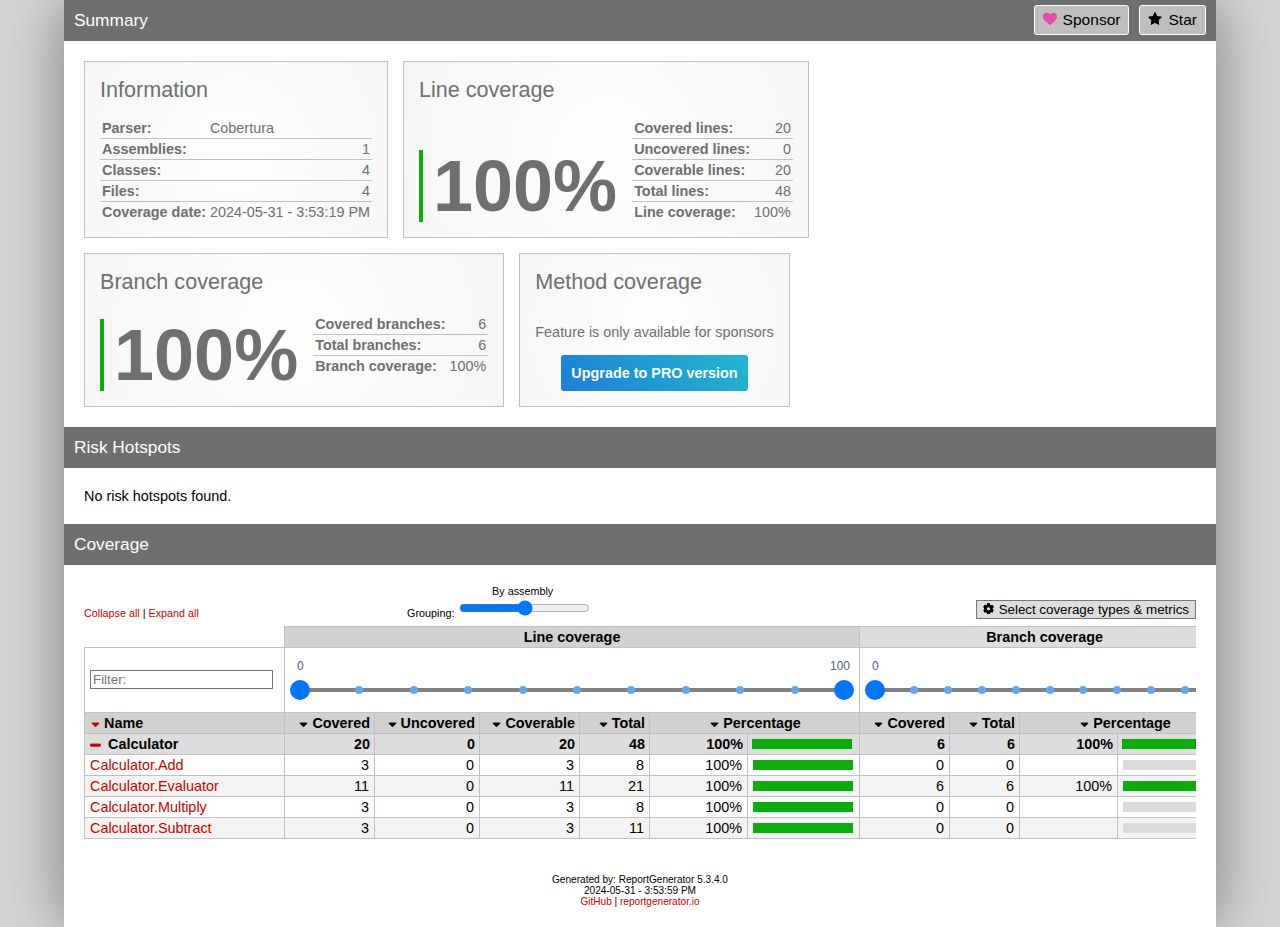
==== commit 89c36f26: "Changes for lab4" ====
--- a/reports/index.htm
+++ b/reports/index.htm
@@ -33,7 +33,7 @@
 </tr>
 <tr>
 <th>Coverage date:</th>
-<td class="limit-width " title="2024-05-24 - 4:28:17 PM">2024-05-24 - 4:28:17 PM</td>
+<td class="limit-width " title="2024-05-31 - 3:53:19 PM">2024-05-31 - 3:53:19 PM</td>
 </tr>
 </table>
 </div>
@@ -135,7 +135,7 @@
 </table>
 </div>
 </coverage-info>
-<div class="footer">Generated by: ReportGenerator 5.3.0.0<br />2024-05-24 - 4:31:38 PM<br /><a href="https://github.com/danielpalme/ReportGenerator">GitHub</a> | <a href="https://reportgenerator.io">reportgenerator.io</a></div></div></div>
+<div class="footer">Generated by: ReportGenerator 5.3.4.0<br />2024-05-31 - 3:53:59 PM<br /><a href="https://github.com/danielpalme/ReportGenerator">GitHub</a> | <a href="https://reportgenerator.io">reportgenerator.io</a></div></div></div>
 <script type="text/javascript">
 /* <![CDATA[ */
 (function() {
